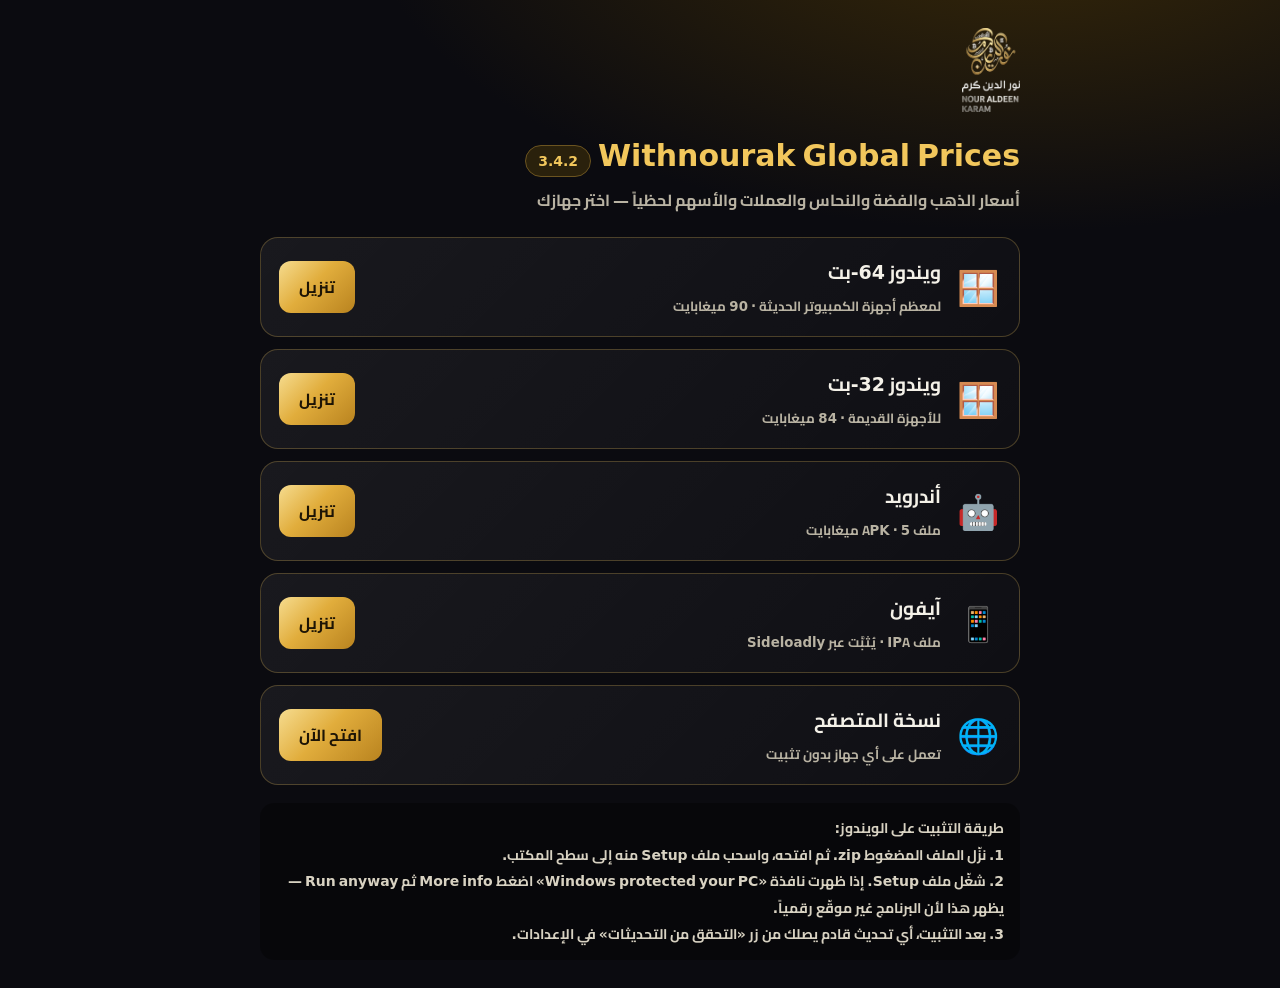
==== download.html @ aa39fee0 "Add download page Co-Authored-By: Claude Opus 5.5 <noreply@anthropic.com> Claude-Session: https://cl" ====
<!DOCTYPE html>
<html lang="ar" dir="rtl">
<head>
<meta charset="UTF-8"><meta name="viewport" content="width=device-width,initial-scale=1">
<title>تنزيل Withnourak Global Prices</title>
<link rel="icon" href="logo.png">
<style>
@font-face{font-family:Cairo;font-weight:700 900;src:url(fonts/cairo-arabic-700-normal.woff2) format('woff2')}
*{box-sizing:border-box}body{margin:0;min-height:100vh;font-family:Cairo,system-ui,sans-serif;background:radial-gradient(1200px 600px at 80% -10%,#3a2a08 0%,#0b0b10 55%);color:#f4f1e8;display:flex;justify-content:center;padding:28px 16px}
main{width:100%;max-width:760px}h1{font-size:30px;margin:6px 0 2px;color:#f2c75c}p.s{color:#b9b3a3;margin:0 0 22px;font-weight:700}
.logo{height:84px}.v{display:inline-block;background:#2a210c;border:1px solid #6b5420;color:#f2c75c;border-radius:99px;padding:2px 12px;font-weight:800;font-size:14px}
.card{background:linear-gradient(135deg,rgba(255,255,255,.06),rgba(255,255,255,.02));border:1px solid rgba(242,199,92,.25);border-radius:18px;padding:16px 18px;margin:12px 0;display:flex;align-items:center;gap:14px;flex-wrap:wrap}
.card .i{font-size:34px;width:46px;text-align:center}.card .t{flex:1;min-width:180px}.card b{font-size:19px;display:block}.card small{color:#b9b3a3;font-weight:700}
a.btn{display:inline-block;text-decoration:none;font-weight:900;color:#1d1405;background:linear-gradient(135deg,#f6dc8f,#e1ad3c 45%,#b9831f);padding:11px 20px;border-radius:12px;font-size:16px}
a.btn.alt{background:none;color:#f2c75c;border:1px solid #6b5420;font-size:14px;padding:8px 14px}
.note{background:rgba(0,0,0,.35);border-radius:14px;padding:12px 16px;color:#d8d2c2;font-weight:700;font-size:14px;line-height:1.9;margin-top:18px}
</style>
</head>
<body><main>
<img class="logo" src="logo.png" alt="">
<h1>Withnourak Global Prices <span class="v">3.4.2</span></h1>
<p class="s">أسعار الذهب والفضة والنحاس والعملات والأسهم لحظياً — اختر جهازك</p>
<div class="card"><div class="i">🪟</div><div class="t"><b>ويندوز 64-بت</b><small>لمعظم أجهزة الكمبيوتر الحديثة · 90 ميغابايت</small></div><a class="btn" href="https://raw.githubusercontent.com/Withnourak/WithnourakGlobalPrices-Web/downloads/WithnourakGlobalPrices-3.4.2-Windows-x64.zip">تنزيل</a></div>
<div class="card"><div class="i">🪟</div><div class="t"><b>ويندوز 32-بت</b><small>للأجهزة القديمة · 84 ميغابايت</small></div><a class="btn" href="https://raw.githubusercontent.com/Withnourak/WithnourakGlobalPrices-Web/downloads/WithnourakGlobalPrices-3.4.2-Windows-x86-32bit.zip">تنزيل</a></div>
<div class="card"><div class="i">🤖</div><div class="t"><b>أندرويد</b><small>ملف APK · 5 ميغابايت</small></div><a class="btn" href="https://raw.githubusercontent.com/Withnourak/WithnourakGlobalPrices-Web/downloads/WithnourakGlobalPrices-3.4.2-Android.apk">تنزيل</a></div>
<div class="card"><div class="i">📱</div><div class="t"><b>آيفون</b><small>ملف IPA · يُثبَّت عبر Sideloadly</small></div><a class="btn" href="https://raw.githubusercontent.com/Withnourak/WithnourakGlobalPrices-Web/downloads/WithnourakGlobalPrices-3.4.2-iPhone.ipa">تنزيل</a></div>
<div class="card"><div class="i">🌐</div><div class="t"><b>نسخة المتصفح</b><small>تعمل على أي جهاز بدون تثبيت</small></div><a class="btn" href="./">افتح الآن</a></div>
<div class="note">
<b>طريقة التثبيت على الويندوز:</b><br>
1. نزّل الملف المضغوط ‎.zip ثم افتحه، واسحب ملف Setup منه إلى سطح المكتب.<br>
2. شغّل ملف Setup. إذا ظهرت نافذة «Windows protected your PC» اضغط <b>More info</b> ثم <b>Run anyway</b> — يظهر هذا لأن البرنامج غير موقّع رقمياً.<br>
3. بعد التثبيت، أي تحديث قادم يصلك من زر <b>«التحقق من التحديثات»</b> في الإعدادات.
</div>
</main></body></html>
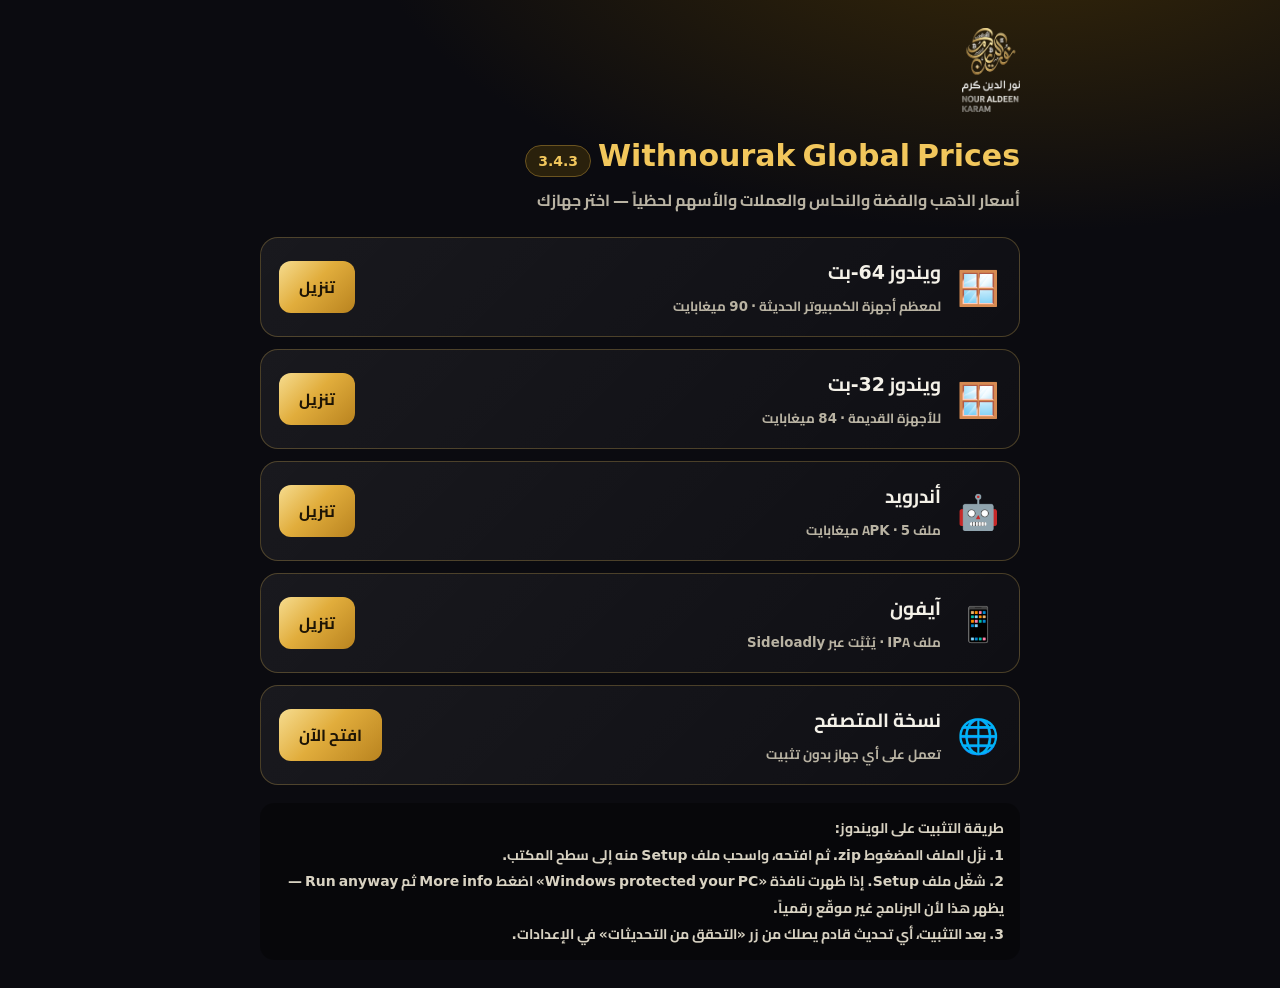
==== commit 1980b8fb: "Download page: 3.4.3 Co-Authored-By: Claude Opus 5.5 <noreply@anthropic.com> Claude-Session: https:/" ====
--- a/download.html
+++ b/download.html
@@ -18,12 +18,12 @@
 </head>
 <body><main>
 <img class="logo" src="logo.png" alt="">
-<h1>Withnourak Global Prices <span class="v">3.4.2</span></h1>
+<h1>Withnourak Global Prices <span class="v">3.4.3</span></h1>
 <p class="s">أسعار الذهب والفضة والنحاس والعملات والأسهم لحظياً — اختر جهازك</p>
-<div class="card"><div class="i">🪟</div><div class="t"><b>ويندوز 64-بت</b><small>لمعظم أجهزة الكمبيوتر الحديثة · 90 ميغابايت</small></div><a class="btn" href="https://raw.githubusercontent.com/Withnourak/WithnourakGlobalPrices-Web/downloads/WithnourakGlobalPrices-3.4.2-Windows-x64.zip">تنزيل</a></div>
-<div class="card"><div class="i">🪟</div><div class="t"><b>ويندوز 32-بت</b><small>للأجهزة القديمة · 84 ميغابايت</small></div><a class="btn" href="https://raw.githubusercontent.com/Withnourak/WithnourakGlobalPrices-Web/downloads/WithnourakGlobalPrices-3.4.2-Windows-x86-32bit.zip">تنزيل</a></div>
-<div class="card"><div class="i">🤖</div><div class="t"><b>أندرويد</b><small>ملف APK · 5 ميغابايت</small></div><a class="btn" href="https://raw.githubusercontent.com/Withnourak/WithnourakGlobalPrices-Web/downloads/WithnourakGlobalPrices-3.4.2-Android.apk">تنزيل</a></div>
-<div class="card"><div class="i">📱</div><div class="t"><b>آيفون</b><small>ملف IPA · يُثبَّت عبر Sideloadly</small></div><a class="btn" href="https://raw.githubusercontent.com/Withnourak/WithnourakGlobalPrices-Web/downloads/WithnourakGlobalPrices-3.4.2-iPhone.ipa">تنزيل</a></div>
+<div class="card"><div class="i">🪟</div><div class="t"><b>ويندوز 64-بت</b><small>لمعظم أجهزة الكمبيوتر الحديثة · 90 ميغابايت</small></div><a class="btn" href="https://raw.githubusercontent.com/Withnourak/WithnourakGlobalPrices-Web/downloads/WithnourakGlobalPrices-3.4.3-Windows-x64.zip">تنزيل</a></div>
+<div class="card"><div class="i">🪟</div><div class="t"><b>ويندوز 32-بت</b><small>للأجهزة القديمة · 84 ميغابايت</small></div><a class="btn" href="https://raw.githubusercontent.com/Withnourak/WithnourakGlobalPrices-Web/downloads/WithnourakGlobalPrices-3.4.3-Windows-x86-32bit.zip">تنزيل</a></div>
+<div class="card"><div class="i">🤖</div><div class="t"><b>أندرويد</b><small>ملف APK · 5 ميغابايت</small></div><a class="btn" href="https://raw.githubusercontent.com/Withnourak/WithnourakGlobalPrices-Web/downloads/WithnourakGlobalPrices-3.4.3-Android.apk">تنزيل</a></div>
+<div class="card"><div class="i">📱</div><div class="t"><b>آيفون</b><small>ملف IPA · يُثبَّت عبر Sideloadly</small></div><a class="btn" href="https://raw.githubusercontent.com/Withnourak/WithnourakGlobalPrices-Web/downloads/WithnourakGlobalPrices-3.4.3-iPhone.ipa">تنزيل</a></div>
 <div class="card"><div class="i">🌐</div><div class="t"><b>نسخة المتصفح</b><small>تعمل على أي جهاز بدون تثبيت</small></div><a class="btn" href="./">افتح الآن</a></div>
 <div class="note">
 <b>طريقة التثبيت على الويندوز:</b><br>
